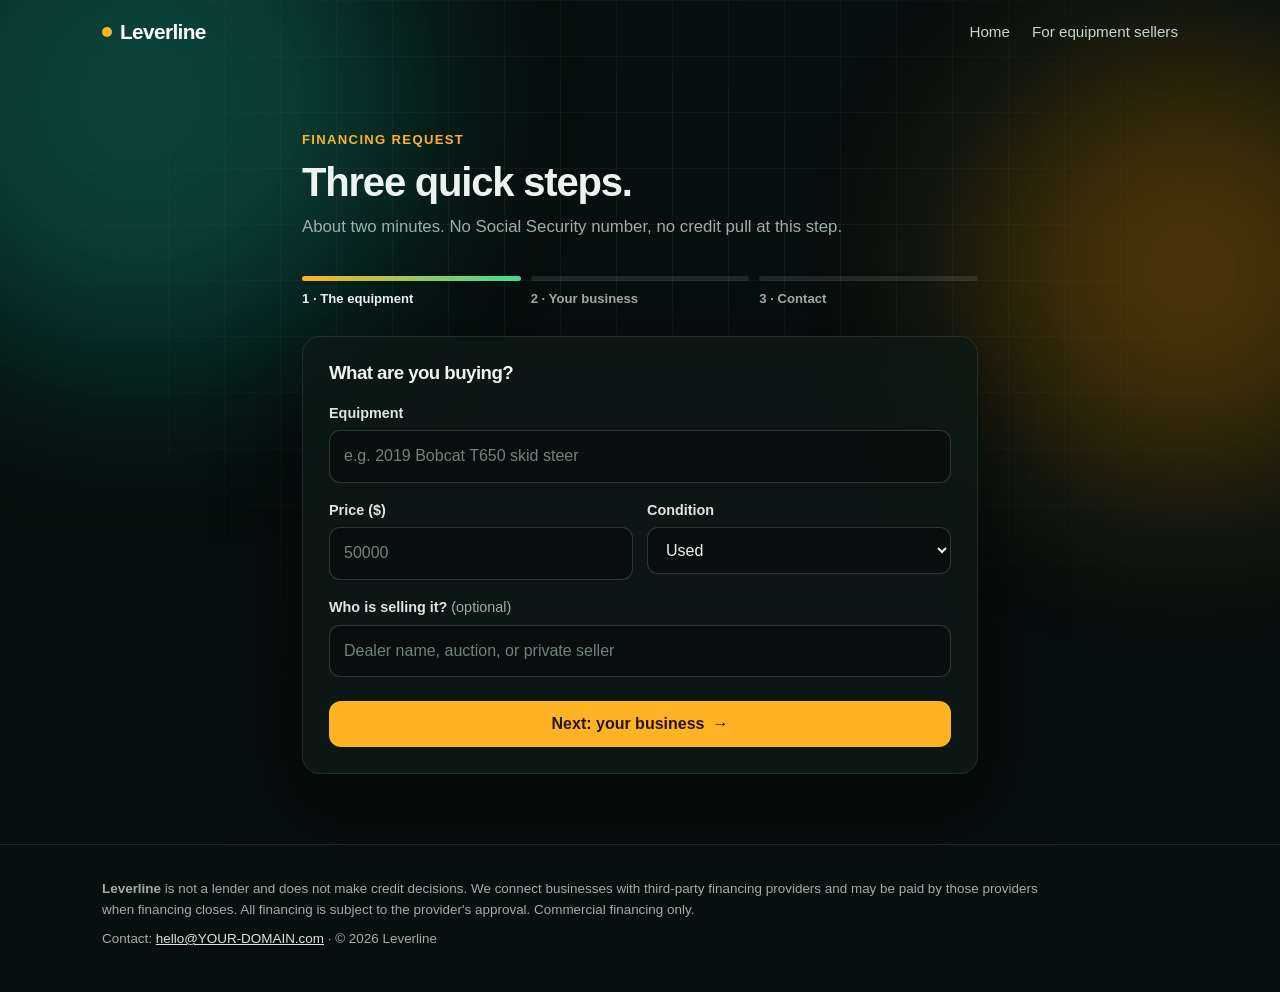
==== apply.html @ 59b67570 "Publish site" ====
<!DOCTYPE html>
<html lang="en">
<head>
<meta charset="utf-8">
<meta name="viewport" content="width=device-width, initial-scale=1">
<title>Get Matched for Equipment Financing | Leverline</title>
<script>document.documentElement.classList.add("js")</script>
<link rel="stylesheet" href="styles.css">
</head>
<body>
<div id="scrollbar"></div>
<header class="nav scrolled">
  <div class="wrap">
    <a class="logo" href="index.html"><i></i><span data-brand>Leverline</span></a>
    <nav><a href="index.html">Home</a><a href="dealers.html">For equipment sellers</a></nav>
  </div>
</header>

<section class="hero page-top" style="padding-bottom:70px">
  <div class="blob a"></div><div class="blob b"></div>
  <div class="gridlines"></div>
  <div style="max-width:720px;margin:0 auto;padding:0 22px">
    <span class="kicker" data-reveal>Financing request</span>
    <h2 data-reveal>Three quick steps.</h2>
    <p class="sub" data-reveal>About two minutes. No Social Security number, no credit pull at this step.</p>

    <div class="notice" id="dealer-banner" hidden>Financing request for a purchase from <strong id="dealer-name" style="text-transform:capitalize"></strong>.</div>
    <div class="notice" id="demo-notice" hidden><strong>Demo mode.</strong> This site has no form endpoint configured yet, so submissions are saved only in this browser and are not sent anywhere.</div>

    <div class="steps-bar" data-reveal>
      <div>1 · The equipment</div><div>2 · Your business</div><div>3 · Contact</div>
    </div>

    <form class="card hero-card" data-lead-form="financing-request" data-reveal novalidate>
      <input type="hidden" name="dealer">
      <input type="hidden" name="term">

      <div class="step-panel">
        <h3>What are you buying?</h3>
        <label for="item">Equipment</label>
        <input type="text" id="item" name="item" placeholder="e.g. 2019 Bobcat T650 skid steer" required>
        <div class="err">Tell us what the equipment is.</div>

        <div class="row">
          <div>
            <label for="amount">Price ($)</label>
            <input type="number" id="amount" name="amount" min="1000" step="500" placeholder="50000" required>
            <div class="err">Enter the price (at least $1,000).</div>
          </div>
          <div>
            <label for="condition">Condition</label>
            <select id="condition" name="condition"><option>Used</option><option>New</option></select>
          </div>
        </div>

        <label for="seller">Who is selling it? <span class="optional">(optional)</span></label>
        <input type="text" id="seller" name="seller" placeholder="Dealer name, auction, or private seller">

        <div class="step-nav"><button type="button" class="btn" data-next>Next: your business <span class="arr">→</span></button></div>
      </div>

      <div class="step-panel">
        <h3>About your business</h3>
        <label for="business">Business name</label>
        <input type="text" id="business" name="business" required>
        <div class="err">Enter your business name.</div>

        <div class="row">
          <div>
            <label for="tib">Time in business</label>
            <select id="tib" name="timeInBusiness" required>
              <option value="">Select…</option><option>Not started yet</option><option>Under 1 year</option><option>1–2 years</option><option>2–5 years</option><option>5+ years</option>
            </select>
            <div class="err">Select one.</div>
          </div>
          <div>
            <label for="state">State</label>
            <select id="state" name="state" required>
              <option value="">Select…</option>
              <option>AL</option><option>AK</option><option>AZ</option><option>AR</option><option>CA</option><option>CO</option><option>CT</option><option>DE</option><option>DC</option><option>FL</option><option>GA</option><option>HI</option><option>ID</option><option>IL</option><option>IN</option><option>IA</option><option>KS</option><option>KY</option><option>LA</option><option>ME</option><option>MD</option><option>MA</option><option>MI</option><option>MN</option><option>MS</option><option>MO</option><option>MT</option><option>NE</option><option>NV</option><option>NH</option><option>NJ</option><option>NM</option><option>NY</option><option>NC</option><option>ND</option><option>OH</option><option>OK</option><option>OR</option><option>PA</option><option>RI</option><option>SC</option><option>SD</option><option>TN</option><option>TX</option><option>UT</option><option>VT</option><option>VA</option><option>WA</option><option>WV</option><option>WI</option><option>WY</option>
            </select>
            <div class="err">Select your state.</div>
          </div>
        </div>

        <label for="credit">Owner's credit (your best guess)</label>
        <select id="credit" name="creditEstimate" required>
          <option value="">Select…</option><option>Excellent (720+)</option><option>Good (660–719)</option><option>Fair (600–659)</option><option>Challenged (under 600)</option><option>Not sure</option>
        </select>
        <div class="err">Select one.</div>

        <div class="step-nav">
          <button type="button" class="btn ghost" data-back>← Back</button>
          <button type="button" class="btn" data-next>Next: contact <span class="arr">→</span></button>
        </div>
      </div>

      <div class="step-panel">
        <h3>How do we reach you?</h3>
        <label for="name">Your name</label>
        <input type="text" id="name" name="name" autocomplete="name" required>
        <div class="err">Enter your name.</div>
        <div class="row">
          <div>
            <label for="email">Email</label>
            <input type="email" id="email" name="email" autocomplete="email" required>
            <div class="err">Enter a valid email.</div>
          </div>
          <div>
            <label for="phone">Phone</label>
            <input type="tel" id="phone" name="phone" autocomplete="tel" required>
            <div class="err">Enter a 10-digit phone number.</div>
          </div>
        </div>

        <label class="check" style="margin-top:20px">
          <input type="checkbox" name="consent" required>
          <span>I agree that <span data-brand>Leverline</span> may share this request with third-party financing providers and that <span data-brand>Leverline</span> and those providers may contact me by phone, text, or email about it. I understand <span data-brand>Leverline</span> is not a lender and may be paid by the provider if financing closes. Consent is not a condition of any purchase.</span>
        </label>
        <div class="err">Please check the box to continue.</div>

        <div class="notice" id="send-fail" hidden>We could not send your request. Please try again, or email us at <a data-email href="#"></a>.</div>
        <div class="step-nav">
          <button type="button" class="btn ghost" data-back>← Back</button>
          <button type="submit" class="btn">Send my request</button>
        </div>
      </div>
    </form>

    <div class="card success" id="success" hidden>
      <svg class="checkmark" viewBox="0 0 84 84"><circle cx="42" cy="42" r="38"/><path d="M26 43l11 11 21-23"/></svg>
      <h3>Request received</h3>
      <p>Thanks. We will review your request and be in touch within one business day with next steps. Keep an eye on your phone and email.</p>
      <p><a href="index.html">Back to home</a></p>
    </div>
  </div>
</section>

<footer>
  <div class="wrap">
    <p><strong data-brand>Leverline</strong> is not a lender and does not make credit decisions. We connect businesses with third-party financing providers and may be paid by those providers when financing closes. All financing is subject to the provider's approval. Commercial financing only.</p>
    <p>Contact: <a data-email href="#"></a> · © <span data-year></span> <span data-brand>Leverline</span></p>
  </div>
</footer>
<script src="config.js"></script>
<script src="app.js"></script>
</body>
</html>
---- styles.css ----
:root {
  color-scheme: dark;
  --bg: #06100e;
  --panel: #0c1a17;
  --panel-2: #10231f;
  --line: rgba(255, 255, 255, 0.09);
  --ink: #ecf4f1;
  --muted: #9bb0a9;
  --accent: #ffb224;
  --accent-ink: #251700;
  --mint: #3ddc97;
  --danger: #ff7a6b;
  --radius: 18px;
  --ease: cubic-bezier(0.2, 0.8, 0.2, 1);
}
* { box-sizing: border-box; }
[hidden] { display: none !important; }
html { scroll-behavior: smooth; }
body {
  margin: 0;
  font-family: -apple-system, BlinkMacSystemFont, "Segoe UI", Roboto, Helvetica, Arial, sans-serif;
  color: var(--ink);
  background: var(--bg);
  line-height: 1.55;
  overflow-x: hidden;
}
a { color: var(--accent); }
h1, h2, h3 { letter-spacing: -0.03em; line-height: 1.1; }
.wrap { max-width: 1120px; margin: 0 auto; padding: 0 22px; }

/* ---------- Scroll progress + nav ---------- */
#scrollbar { position: fixed; top: 0; left: 0; height: 3px; width: 0; background: linear-gradient(90deg, var(--accent), var(--mint)); z-index: 60; }
header.nav { position: fixed; top: 0; left: 0; right: 0; z-index: 50; transition: background 0.3s, backdrop-filter 0.3s, border-color 0.3s; border-bottom: 1px solid transparent; }
header.nav.scrolled { background: rgba(6, 16, 14, 0.78); backdrop-filter: blur(14px); -webkit-backdrop-filter: blur(14px); border-color: var(--line); }
header.nav .wrap { display: flex; align-items: center; justify-content: space-between; padding-top: 16px; padding-bottom: 16px; gap: 16px; flex-wrap: wrap; }
.logo { font-weight: 800; font-size: 1.3rem; letter-spacing: -0.03em; color: #fff; text-decoration: none; display: inline-flex; align-items: center; gap: 8px; }
.logo i { width: 10px; height: 10px; border-radius: 50%; background: var(--accent); box-shadow: 0 0 0 0 rgba(255, 178, 36, 0.7); animation: pulse 2.2s infinite; }
nav a { color: #c5d5cf; text-decoration: none; margin-left: 22px; font-size: 0.95rem; position: relative; transition: color 0.2s; }
nav a:not(.pill)::after { content: ""; position: absolute; left: 0; right: 0; bottom: -5px; height: 2px; background: var(--accent); transform: scaleX(0); transform-origin: left; transition: transform 0.3s var(--ease); }
nav a:hover { color: #fff; }
nav a:hover::after { transform: scaleX(1); }
nav a.pill { background: var(--accent); color: var(--accent-ink); padding: 9px 16px; border-radius: 999px; font-weight: 700; transition: transform 0.2s var(--ease), box-shadow 0.2s; }
nav a.pill:hover { transform: translateY(-2px); box-shadow: 0 8px 24px rgba(255, 178, 36, 0.35); }

/* ---------- Hero ---------- */
.hero { position: relative; padding: 140px 0 90px; overflow: hidden; isolation: isolate; }
.hero .wrap { display: grid; grid-template-columns: 1.1fr 0.9fr; gap: 48px; align-items: center; }
.blob { position: absolute; border-radius: 50%; filter: blur(90px); opacity: 0.55; z-index: -2; will-change: transform; }
.blob.a { width: 520px; height: 520px; background: #0f6b5c; top: -160px; left: -120px; animation: drift1 18s ease-in-out infinite alternate; }
.blob.b { width: 420px; height: 420px; background: #b06a00; top: 60px; right: -120px; opacity: 0.4; animation: drift2 22s ease-in-out infinite alternate; }
.blob.c { width: 360px; height: 360px; background: #1c8f6a; bottom: -180px; left: 40%; opacity: 0.35; animation: drift3 26s ease-in-out infinite alternate; }
.gridlines { position: absolute; inset: 0; z-index: -1; background-image: linear-gradient(rgba(255,255,255,0.045) 1px, transparent 1px), linear-gradient(90deg, rgba(255,255,255,0.045) 1px, transparent 1px); background-size: 56px 56px; -webkit-mask-image: radial-gradient(ellipse at 50% 30%, #000 20%, transparent 75%); mask-image: radial-gradient(ellipse at 50% 30%, #000 20%, transparent 75%); animation: gridmove 24s linear infinite; }

.eyebrow { display: inline-flex; align-items: center; gap: 9px; font-size: 0.82rem; font-weight: 650; letter-spacing: 0.04em; text-transform: uppercase; color: #d6e5df; border: 1px solid var(--line); background: rgba(255,255,255,0.04); padding: 7px 13px; border-radius: 999px; margin-bottom: 22px; }
.eyebrow i { width: 8px; height: 8px; border-radius: 50%; background: var(--mint); animation: pulse-mint 2s infinite; }
.hero h1 { font-size: clamp(2.3rem, 5.4vw, 4rem); margin: 0 0 20px; font-weight: 800; }
.rotator { display: block; color: var(--accent); min-height: 1.15em; }
.rotator span { display: inline-block; }
.rotator .out { animation: wordOut 0.35s var(--ease) forwards; }
.rotator .in { animation: wordIn 0.45s var(--ease) forwards; }
.hero p.lead { font-size: 1.14rem; color: var(--muted); margin: 0 0 28px; max-width: 33em; }
.cta-row { display: flex; gap: 12px; flex-wrap: wrap; margin-bottom: 26px; }
.ticks { list-style: none; padding: 0; margin: 0; display: flex; flex-wrap: wrap; gap: 8px 20px; font-size: 0.93rem; color: #c9d9d3; }
.ticks li::before { content: "✓"; color: var(--mint); font-weight: 800; margin-right: 7px; }

/* ---------- Buttons ---------- */
.btn { position: relative; overflow: hidden; display: inline-flex; align-items: center; justify-content: center; gap: 8px; background: var(--accent); color: var(--accent-ink); font-weight: 800; padding: 14px 24px; border-radius: 12px; text-decoration: none; border: 0; font-size: 1rem; font-family: inherit; cursor: pointer; transition: transform 0.2s var(--ease), box-shadow 0.25s; }
.btn::before { content: ""; position: absolute; top: 0; bottom: 0; left: -80%; width: 50%; background: linear-gradient(100deg, transparent, rgba(255,255,255,0.55), transparent); transform: skewX(-20deg); }
.btn:hover { transform: translateY(-3px); box-shadow: 0 12px 30px rgba(255, 178, 36, 0.35); }
.btn:hover::before { animation: shine 0.7s; }
.btn .arr { transition: transform 0.25s var(--ease); }
.btn:hover .arr { transform: translateX(5px); }
.btn.ghost { background: rgba(255,255,255,0.05); color: #fff; border: 1px solid rgba(255,255,255,0.22); }
.btn.ghost:hover { box-shadow: 0 12px 30px rgba(0,0,0,0.4); border-color: rgba(255,255,255,0.5); }
.btn.dark { background: var(--mint); color: #022416; }
.btn.dark:hover { box-shadow: 0 12px 30px rgba(61, 220, 151, 0.3); }
.btn.block { display: flex; width: 100%; }
.btn:disabled { opacity: 0.6; cursor: wait; transform: none; }

/* ---------- Cards ---------- */
.card { position: relative; background: linear-gradient(180deg, rgba(255,255,255,0.055), rgba(255,255,255,0.02)); border: 1px solid var(--line); border-radius: var(--radius); padding: 26px; transition: transform 0.35s var(--ease), border-color 0.3s, box-shadow 0.35s; }
.card h2, .card h3 { margin-top: 0; }
.card p { color: var(--muted); }
.glow { overflow: hidden; }
.glow::before { content: ""; position: absolute; inset: 0; background: radial-gradient(380px circle at var(--mx, 50%) var(--my, 50%), rgba(255, 178, 36, 0.16), transparent 45%); opacity: 0; transition: opacity 0.3s; pointer-events: none; }
.glow:hover::before { opacity: 1; }
.lift:hover { transform: translateY(-6px); border-color: rgba(255, 178, 36, 0.4); box-shadow: 0 20px 50px rgba(0,0,0,0.45); }

.hero-card-wrap { position: relative; }
.hero-card { background: rgba(12, 26, 23, 0.78); backdrop-filter: blur(16px); -webkit-backdrop-filter: blur(16px); box-shadow: 0 30px 80px rgba(0,0,0,0.5); }
.hero-card-wrap::before { content: ""; position: absolute; inset: -1px; border-radius: calc(var(--radius) + 1px); padding: 1px; background: conic-gradient(from var(--angle, 0deg), transparent 0 70%, var(--accent) 85%, var(--mint) 95%, transparent 100%); -webkit-mask: linear-gradient(#000 0 0) content-box, linear-gradient(#000 0 0); -webkit-mask-composite: xor; mask-composite: exclude; animation: spin 6s linear infinite; pointer-events: none; z-index: 2; }
@property --angle { syntax: "<angle>"; initial-value: 0deg; inherits: false; }
.badge { position: absolute; z-index: 3; background: #13302a; border: 1px solid rgba(61,220,151,0.35); color: #d9f7ea; font-size: 0.8rem; font-weight: 650; padding: 8px 12px; border-radius: 999px; box-shadow: 0 10px 30px rgba(0,0,0,0.4); white-space: nowrap; }
.badge.one { top: -16px; right: -10px; animation: float 5s ease-in-out infinite; }
.badge.two { bottom: -16px; left: -14px; animation: float 6s ease-in-out infinite 1s; border-color: rgba(255,178,36,0.4); }

/* ---------- Sections ---------- */
section { padding: 84px 0; position: relative; }
section h2 { font-size: clamp(1.7rem, 3.4vw, 2.5rem); margin: 0 0 10px; font-weight: 800; }
section p.sub { color: var(--muted); margin: 0 0 36px; max-width: 46em; font-size: 1.05rem; }
.kicker { color: var(--accent); font-weight: 700; font-size: 0.82rem; letter-spacing: 0.1em; text-transform: uppercase; margin-bottom: 10px; display: block; }
.grid3 { display: grid; grid-template-columns: repeat(3, 1fr); gap: 18px; }
.grid2 { display: grid; grid-template-columns: repeat(2, 1fr); gap: 18px; }
.alt { background: linear-gradient(180deg, transparent, var(--panel) 20%, var(--panel) 80%, transparent); }
.step-num { font-size: 2.6rem; font-weight: 800; line-height: 1; margin-bottom: 14px; color: transparent; -webkit-text-stroke: 1.5px var(--accent); transition: color 0.3s; }
.card:hover .step-num { color: var(--accent); }

/* ---------- Scroll reveal ---------- */
.js [data-reveal] { opacity: 0; transform: translateY(28px); transition: opacity 0.7s var(--ease), transform 0.7s var(--ease); }
.js [data-reveal="left"] { transform: translateX(-36px); }
.js [data-reveal="right"] { transform: translateX(36px); }
.js [data-reveal="zoom"] { transform: scale(0.92); }
.js [data-reveal].in { opacity: 1; transform: none; }

/* ---------- Deal flow diagram ---------- */
.flow { display: flex; align-items: flex-start; margin-bottom: 40px; }
.flow .link { margin-top: 32px; }
.rotator.tall { min-height: 2.3em; }
.node { flex: 0 0 auto; width: 150px; text-align: center; }
.node .ico { width: 64px; height: 64px; margin: 0 auto 10px; border-radius: 18px; display: grid; place-items: center; font-size: 1.7rem; background: var(--panel-2); border: 1px solid var(--line); animation: nodePulse 4s ease-in-out infinite; }
.node:nth-child(3) .ico { animation-delay: 1s; border-color: rgba(255,178,36,0.5); background: #2a2108; }
.node:nth-child(5) .ico { animation-delay: 2s; }
.node:nth-child(7) .ico { animation-delay: 3s; }
.node strong { display: block; font-size: 0.98rem; }
.node small { color: var(--muted); font-size: 0.82rem; }
.link { flex: 1; height: 2px; position: relative; background: repeating-linear-gradient(90deg, rgba(255,255,255,0.22) 0 6px, transparent 6px 12px); margin-bottom: 44px; }
.link::after { content: ""; position: absolute; top: -4px; left: 0; width: 10px; height: 10px; border-radius: 50%; background: var(--accent); box-shadow: 0 0 14px 3px rgba(255,178,36,0.7); animation: travel 4s linear infinite; opacity: 0; }
.link:nth-child(4)::after { animation-delay: 1s; }
.link:nth-child(6)::after { animation-delay: 2s; background: var(--mint); box-shadow: 0 0 14px 3px rgba(61,220,151,0.7); }

/* ---------- Marquee ---------- */
.marquee { overflow: hidden; -webkit-mask-image: linear-gradient(90deg, transparent, #000 10%, #000 90%, transparent); mask-image: linear-gradient(90deg, transparent, #000 10%, #000 90%, transparent); margin-bottom: 14px; }
.marquee .track { display: flex; gap: 14px; width: max-content; animation: marquee 38s linear infinite; }
.marquee.rev .track { animation-direction: reverse; animation-duration: 46s; }
.marquee:hover .track { animation-play-state: paused; }
.chip { background: rgba(255,255,255,0.04); border: 1px solid var(--line); padding: 11px 20px; border-radius: 999px; font-size: 1rem; white-space: nowrap; transition: background 0.2s, border-color 0.2s, color 0.2s; }
.chip:hover { background: var(--accent); color: var(--accent-ink); border-color: var(--accent); }
.chip b { margin-right: 8px; font-weight: 400; }

/* ---------- Estimator ---------- */
label { display: block; font-weight: 650; font-size: 0.9rem; margin: 16px 0 6px; color: #dbe8e3; }
.amount-line { display: flex; justify-content: space-between; align-items: baseline; }
.amount-line strong { font-size: 1.5rem; font-variant-numeric: tabular-nums; }
input[type=range] { -webkit-appearance: none; appearance: none; width: 100%; height: 8px; border-radius: 99px; background: linear-gradient(90deg, var(--accent) var(--fill, 10%), rgba(255,255,255,0.12) var(--fill, 10%)); outline: none; margin: 10px 0 4px; }
input[type=range]::-webkit-slider-thumb { -webkit-appearance: none; width: 24px; height: 24px; border-radius: 50%; background: #fff; border: 4px solid var(--accent); cursor: grab; box-shadow: 0 0 0 0 rgba(255,178,36,0.5); transition: box-shadow 0.2s, transform 0.2s; }
input[type=range]::-webkit-slider-thumb:hover { box-shadow: 0 0 0 8px rgba(255,178,36,0.2); transform: scale(1.1); }
input[type=range]::-moz-range-thumb { width: 18px; height: 18px; border-radius: 50%; background: #fff; border: 4px solid var(--accent); cursor: grab; }
.seg { display: flex; gap: 6px; }
.seg button { flex: 1; padding: 10px 0; border: 1px solid var(--line); background: rgba(255,255,255,0.04); color: var(--ink); border-radius: 10px; font: inherit; cursor: pointer; transition: all 0.25s var(--ease); }
.seg button:hover { border-color: rgba(255,178,36,0.5); }
.seg button.on { background: var(--accent); border-color: var(--accent); color: var(--accent-ink); font-weight: 800; transform: scale(1.04); }
.est-out { background: rgba(61,220,151,0.07); border: 1px solid rgba(61,220,151,0.25); border-radius: 14px; padding: 18px; margin: 20px 0; text-align: center; }
.est-out .big { font-size: 2.1rem; font-weight: 800; color: var(--mint); letter-spacing: -0.03em; font-variant-numeric: tabular-nums; }
.est-out small { color: var(--muted); display: block; }
.est-out.bump .big { animation: bump 0.35s var(--ease); }

/* ---------- Forms ---------- */
input[type=text], input[type=email], input[type=tel], input[type=number], select, textarea {
  width: 100%; padding: 13px 14px; border: 1px solid rgba(255,255,255,0.16); border-radius: 11px; font: inherit; background: rgba(0,0,0,0.3); color: var(--ink); transition: border-color 0.2s, box-shadow 0.2s, background 0.2s;
}
input::placeholder { color: #6f837d; }
input:focus, select:focus, textarea:focus { outline: none; border-color: var(--accent); box-shadow: 0 0 0 4px rgba(255,178,36,0.18); background: rgba(0,0,0,0.45); }
.row { display: grid; grid-template-columns: 1fr 1fr; gap: 14px; }
.check { display: flex; gap: 10px; align-items: flex-start; font-weight: 400; font-size: 0.86rem; color: var(--muted); }
.check input { margin-top: 4px; accent-color: var(--accent); width: 17px; height: 17px; flex: none; }
.err { color: var(--danger); font-size: 0.85rem; margin-top: 5px; display: none; }
.invalid { border-color: var(--danger) !important; animation: shake 0.35s; }
.invalid + .err { display: block; }
.optional { font-weight: 400; color: var(--muted); }

.steps-bar { display: flex; gap: 10px; margin-bottom: 26px; }
.steps-bar div { flex: 1; font-size: 0.82rem; color: var(--muted); font-weight: 650; }
.steps-bar div::before { content: ""; display: block; height: 5px; border-radius: 99px; background: rgba(255,255,255,0.1); margin-bottom: 8px; background-image: linear-gradient(90deg, var(--accent), var(--mint)); background-repeat: no-repeat; background-size: 0% 100%; transition: background-size 0.6s var(--ease); }
.steps-bar div.done::before, .steps-bar div.on::before { background-size: 100% 100%; }
.steps-bar div.on { color: var(--ink); }
.step-panel { display: none; }
.step-panel.active { display: block; animation: slideIn 0.45s var(--ease); }
.step-panel.active.back { animation-name: slideInBack; }
.step-nav { display: flex; gap: 12px; margin-top: 24px; }
.step-nav .btn { flex: 1; }
.step-nav .btn.ghost { flex: 0 0 auto; }

.notice { background: rgba(255,178,36,0.09); border: 1px solid rgba(255,178,36,0.35); color: #ffe2a8; border-radius: 12px; padding: 12px 14px; font-size: 0.9rem; margin: 14px 0; }
.success { text-align: center; padding: 44px 26px; animation: slideIn 0.5s var(--ease); }
.success h3 { font-size: 1.6rem; }
.checkmark { width: 84px; height: 84px; margin: 0 auto 18px; }
.checkmark circle { stroke: var(--mint); stroke-width: 3; fill: none; stroke-dasharray: 240; stroke-dashoffset: 240; animation: draw 0.7s var(--ease) forwards; }
.checkmark path { stroke: var(--mint); stroke-width: 4; fill: none; stroke-linecap: round; stroke-linejoin: round; stroke-dasharray: 60; stroke-dashoffset: 60; animation: draw 0.4s var(--ease) 0.6s forwards; }

pre.snippet { background: #020807; border: 1px solid var(--line); color: #b9f5d8; padding: 16px; border-radius: 12px; overflow-x: auto; font-size: 0.84rem; white-space: pre-wrap; word-break: break-all; min-height: 96px; }

/* ---------- Dealer quote mock ---------- */
.quote { font-family: inherit; }
.quote .tag { font-size: 0.75rem; text-transform: uppercase; letter-spacing: 0.1em; color: var(--muted); }
.quote h3 { margin: 6px 0 4px; font-size: 1.25rem; }
.quote .meta { color: var(--muted); font-size: 0.9rem; margin-bottom: 18px; }
.flip { position: relative; height: 74px; margin-bottom: 16px; }
.flip > div { position: absolute; inset: 0; display: flex; flex-direction: column; justify-content: center; }
.flip .cash { animation: flipA 6s var(--ease) infinite; }
.flip .monthly { animation: flipB 6s var(--ease) infinite; }
.flip .n { font-size: 2.4rem; font-weight: 800; letter-spacing: -0.03em; line-height: 1; }
.flip .cash .n { color: #8fa39c; }
.flip .monthly .n { color: var(--mint); }
.flip small { color: var(--muted); }
.mood { display: flex; align-items: center; gap: 10px; font-size: 0.92rem; color: var(--muted); border-top: 1px solid var(--line); padding-top: 14px; margin-top: 16px; }
.mood .bar { flex: 1; height: 8px; border-radius: 99px; background: rgba(255,255,255,0.1); overflow: hidden; }
.mood .bar i { display: block; height: 100%; border-radius: 99px; background: linear-gradient(90deg, var(--accent), var(--mint)); animation: moodBar 6s var(--ease) infinite; }
.pulse-btn { animation: btnPulse 2.4s infinite; }

/* ---------- FAQ ---------- */
details { border: 1px solid var(--line); background: rgba(255,255,255,0.03); border-radius: 14px; padding: 0 20px; margin-bottom: 10px; transition: border-color 0.3s, background 0.3s; }
details[open] { border-color: rgba(255,178,36,0.4); background: rgba(255,178,36,0.04); }
details summary { font-weight: 700; cursor: pointer; list-style: none; padding: 18px 0; display: flex; justify-content: space-between; align-items: center; gap: 16px; }
details summary::-webkit-details-marker { display: none; }
details summary::after { content: "+"; font-size: 1.5rem; color: var(--accent); line-height: 1; transition: transform 0.3s var(--ease); }
details[open] summary::after { transform: rotate(45deg); }
details p { color: var(--muted); margin: 0; padding-bottom: 18px; animation: slideIn 0.35s var(--ease); }

/* ---------- CTA band ---------- */
.band { position: relative; border-radius: 26px; padding: 56px 32px; text-align: center; overflow: hidden; border: 1px solid var(--line); background: linear-gradient(120deg, #0f3d35, #2c2206, #0f3d35); background-size: 300% 300%; animation: bandShift 12s ease infinite; }
.band h2 { margin-bottom: 12px; }
.band p { color: #d5e3de; margin: 0 auto 26px; max-width: 34em; }

footer { border-top: 1px solid var(--line); color: var(--muted); padding: 34px 0; font-size: 0.84rem; }
footer a { color: #d6e4de; }
footer p { margin: 0 0 8px; max-width: 72em; }
.page-top { padding-top: 130px; }

/* ---------- Keyframes ---------- */
@keyframes pulse { 0% { box-shadow: 0 0 0 0 rgba(255,178,36,0.7); } 70% { box-shadow: 0 0 0 10px rgba(255,178,36,0); } 100% { box-shadow: 0 0 0 0 rgba(255,178,36,0); } }
@keyframes pulse-mint { 0% { box-shadow: 0 0 0 0 rgba(61,220,151,0.7); } 70% { box-shadow: 0 0 0 9px rgba(61,220,151,0); } 100% { box-shadow: 0 0 0 0 rgba(61,220,151,0); } }
@keyframes btnPulse { 0% { box-shadow: 0 0 0 0 rgba(255,178,36,0.6); } 70% { box-shadow: 0 0 0 16px rgba(255,178,36,0); } 100% { box-shadow: 0 0 0 0 rgba(255,178,36,0); } }
@keyframes drift1 { to { transform: translate(140px, 90px) scale(1.15); } }
@keyframes drift2 { to { transform: translate(-160px, 120px) scale(0.9); } }
@keyframes drift3 { to { transform: translate(-120px, -110px) scale(1.2); } }
@keyframes gridmove { to { background-position: 56px 56px; } }
@keyframes wordOut { to { opacity: 0; transform: translateY(-0.5em) rotateX(60deg); filter: blur(6px); } }
@keyframes wordIn { from { opacity: 0; transform: translateY(0.5em) rotateX(-60deg); filter: blur(6px); } to { opacity: 1; transform: none; filter: none; } }
@keyframes shine { to { left: 130%; } }
@keyframes spin { to { --angle: 360deg; } }
@keyframes float { 0%, 100% { transform: translateY(0); } 50% { transform: translateY(-10px); } }
@keyframes nodePulse { 0%, 20%, 100% { transform: scale(1); box-shadow: 0 0 0 0 rgba(255,178,36,0); } 8% { transform: scale(1.1); box-shadow: 0 0 0 10px rgba(255,178,36,0.14); } }
@keyframes travel { 0% { left: 0; opacity: 0; } 3% { opacity: 1; } 22% { left: calc(100% - 10px); opacity: 1; } 25%, 100% { left: calc(100% - 10px); opacity: 0; } }
@keyframes travelV { 0% { top: 0; opacity: 0; } 3% { opacity: 1; } 22% { top: calc(100% - 10px); opacity: 1; } 25%, 100% { top: calc(100% - 10px); opacity: 0; } }
@keyframes marquee { to { transform: translateX(calc(-50% - 7px)); } }
@keyframes bump { 0% { transform: scale(1); } 40% { transform: scale(1.06); } 100% { transform: scale(1); } }
@keyframes shake { 0%, 100% { transform: translateX(0); } 25% { transform: translateX(-6px); } 75% { transform: translateX(6px); } }
@keyframes slideIn { from { opacity: 0; transform: translateX(30px); } to { opacity: 1; transform: none; } }
@keyframes slideInBack { from { opacity: 0; transform: translateX(-30px); } to { opacity: 1; transform: none; } }
@keyframes draw { to { stroke-dashoffset: 0; } }
@keyframes flipA { 0%, 38% { opacity: 1; transform: none; } 46%, 92% { opacity: 0; transform: translateY(-18px); } 100% { opacity: 1; transform: none; } }
@keyframes flipB { 0%, 38% { opacity: 0; transform: translateY(18px); } 46%, 92% { opacity: 1; transform: none; } 100% { opacity: 0; transform: translateY(18px); } }
@keyframes moodBar { 0%, 38% { width: 22%; } 50%, 92% { width: 88%; } 100% { width: 22%; } }
@keyframes bandShift { 0%, 100% { background-position: 0% 50%; } 50% { background-position: 100% 50%; } }

/* ---------- Responsive ---------- */
@media (max-width: 860px) {
  .hero .wrap, .grid3, .grid2, .row { grid-template-columns: 1fr; }
  .hero { padding: 120px 0 60px; }
  nav a { margin-left: 14px; }
  nav a.hide-sm { display: none; }
  .flow { flex-direction: column; }
  .node { width: auto; }
  .flow { align-items: center; }
  .flow .link { flex: none; width: 2px; height: 44px; margin: 6px 0 12px; background: repeating-linear-gradient(180deg, rgba(255,255,255,0.22) 0 6px, transparent 6px 12px); }
  .link::after { left: -4px; top: 0; animation-name: travelV; }
  .badge.one { right: 8px; } .badge.two { left: 8px; }
  section { padding: 60px 0; }
}

@media (prefers-reduced-motion: reduce) {
  *, *::before, *::after { animation-duration: 0.01ms !important; animation-iteration-count: 1 !important; transition-duration: 0.01ms !important; scroll-behavior: auto !important; }
  .js [data-reveal] { opacity: 1; transform: none; }
  .flip .cash { display: none; }
  .flip .monthly { opacity: 1; }
  .link::after { display: none; }
}
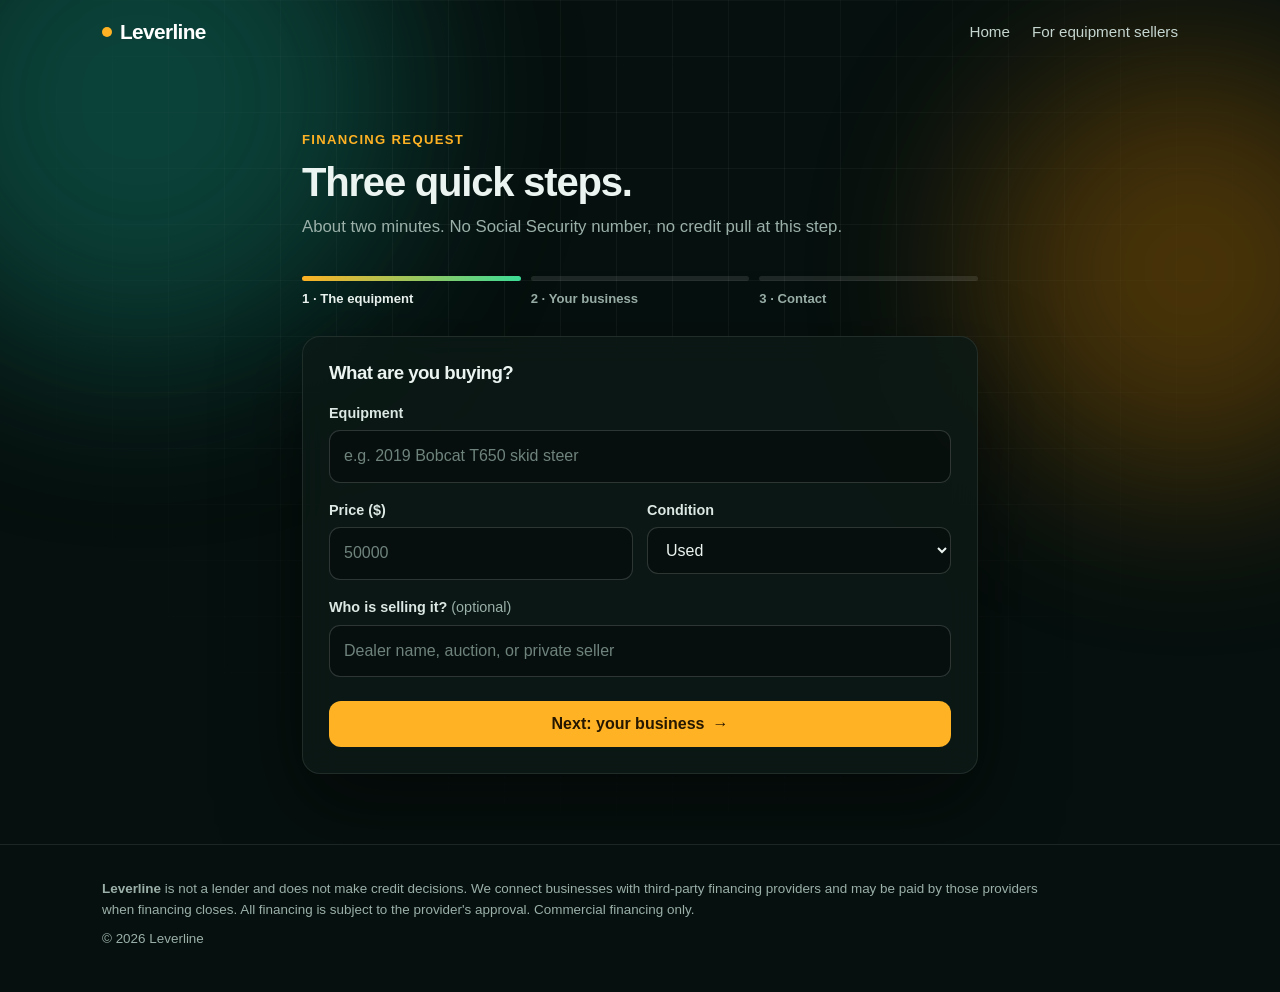
==== commit b7055b20: "Hide placeholder contact email until a real one is set Co-Authored-By: Claude Fable 5.2 <noreply@ant" ====
--- a/apply.html
+++ b/apply.html
@@ -119,7 +119,7 @@
         </label>
         <div class="err">Please check the box to continue.</div>
 
-        <div class="notice" id="send-fail" hidden>We could not send your request. Please try again, or email us at <a data-email href="#"></a>.</div>
+        <div class="notice" id="send-fail" hidden>We could not send your request. Please try again<span data-contact>, or email us at <a data-email href="#"></a></span>.</div>
         <div class="step-nav">
           <button type="button" class="btn ghost" data-back>← Back</button>
           <button type="submit" class="btn">Send my request</button>
@@ -139,7 +139,7 @@
 <footer>
   <div class="wrap">
     <p><strong data-brand>Leverline</strong> is not a lender and does not make credit decisions. We connect businesses with third-party financing providers and may be paid by those providers when financing closes. All financing is subject to the provider's approval. Commercial financing only.</p>
-    <p>Contact: <a data-email href="#"></a> · © <span data-year></span> <span data-brand>Leverline</span></p>
+    <p><span data-contact>Contact: <a data-email href="#"></a> · </span>© <span data-year></span> <span data-brand>Leverline</span></p>
   </div>
 </footer>
 <script src="config.js"></script>
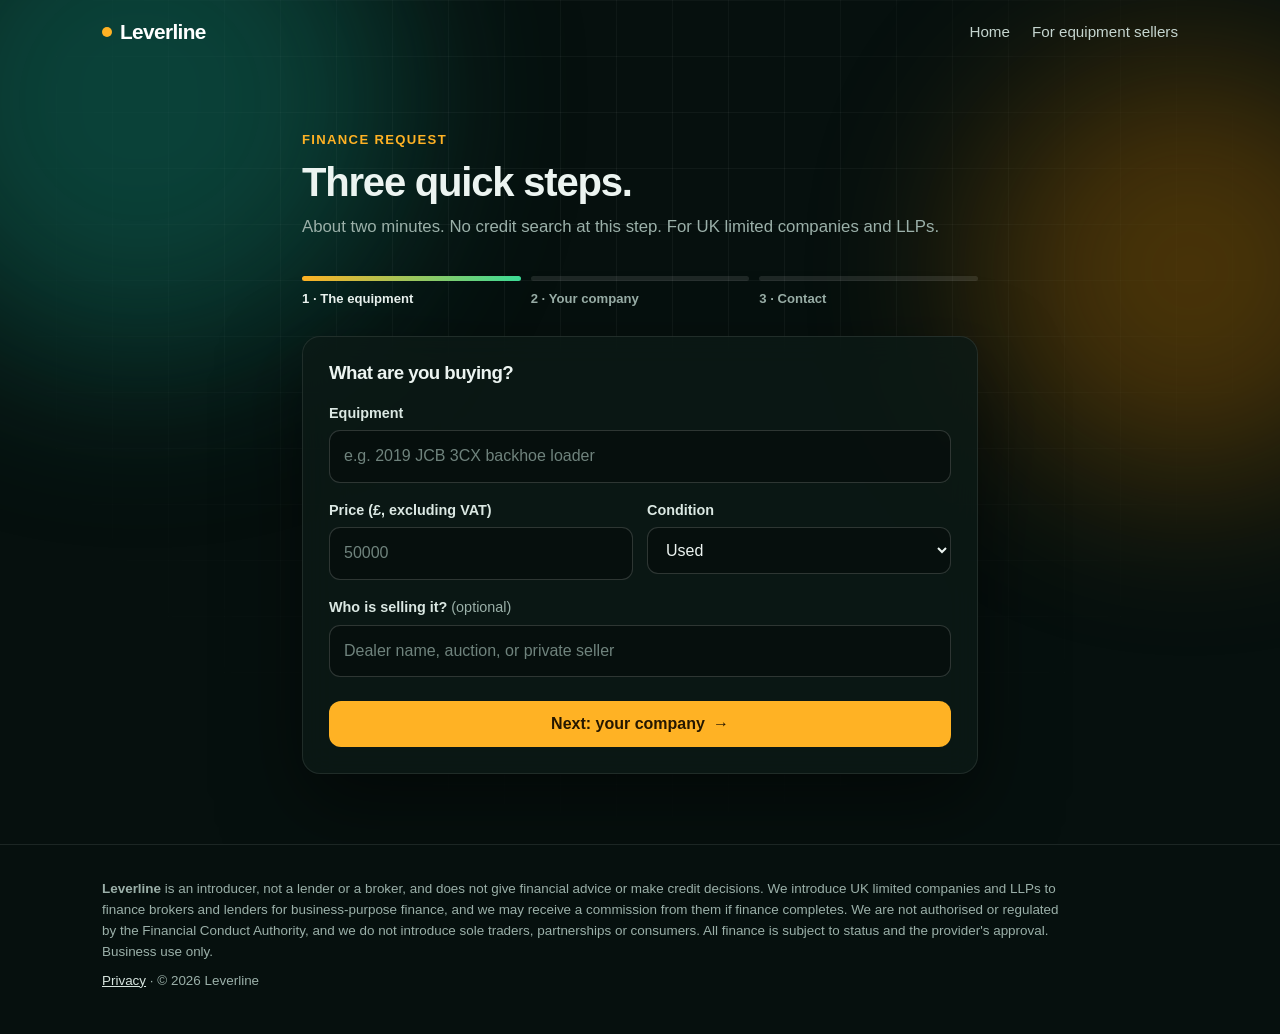
==== commit 794212da: "Convert site to the UK market Pounds, UK wording, limited companies and LLPs only, UK introducer dis" ====
--- a/apply.html
+++ b/apply.html
@@ -1,9 +1,9 @@
 <!DOCTYPE html>
-<html lang="en">
+<html lang="en-GB">
 <head>
 <meta charset="utf-8">
 <meta name="viewport" content="width=device-width, initial-scale=1">
-<title>Get Matched for Equipment Financing | Leverline</title>
+<title>Get Matched for Equipment Finance | Leverline</title>
 <script>document.documentElement.classList.add("js")</script>
 <link rel="stylesheet" href="styles.css">
 </head>
@@ -20,15 +20,15 @@
   <div class="blob a"></div><div class="blob b"></div>
   <div class="gridlines"></div>
   <div style="max-width:720px;margin:0 auto;padding:0 22px">
-    <span class="kicker" data-reveal>Financing request</span>
+    <span class="kicker" data-reveal>Finance request</span>
     <h2 data-reveal>Three quick steps.</h2>
-    <p class="sub" data-reveal>About two minutes. No Social Security number, no credit pull at this step.</p>
+    <p class="sub" data-reveal>About two minutes. No credit search at this step. For UK limited companies and LLPs.</p>
 
-    <div class="notice" id="dealer-banner" hidden>Financing request for a purchase from <strong id="dealer-name" style="text-transform:capitalize"></strong>.</div>
+    <div class="notice" id="dealer-banner" hidden>Finance request for a purchase from <strong id="dealer-name" style="text-transform:capitalize"></strong>.</div>
     <div class="notice" id="demo-notice" hidden><strong>Demo mode.</strong> This site has no form endpoint configured yet, so submissions are saved only in this browser and are not sent anywhere.</div>
 
     <div class="steps-bar" data-reveal>
-      <div>1 · The equipment</div><div>2 · Your business</div><div>3 · Contact</div>
+      <div>1 · The equipment</div><div>2 · Your company</div><div>3 · Contact</div>
     </div>
 
     <form class="card hero-card" data-lead-form="financing-request" data-reveal novalidate>
@@ -38,14 +38,14 @@
       <div class="step-panel">
         <h3>What are you buying?</h3>
         <label for="item">Equipment</label>
-        <input type="text" id="item" name="item" placeholder="e.g. 2019 Bobcat T650 skid steer" required>
+        <input type="text" id="item" name="item" placeholder="e.g. 2019 JCB 3CX backhoe loader" required>
         <div class="err">Tell us what the equipment is.</div>
 
         <div class="row">
           <div>
-            <label for="amount">Price ($)</label>
+            <label for="amount">Price (£, excluding VAT)</label>
             <input type="number" id="amount" name="amount" min="1000" step="500" placeholder="50000" required>
-            <div class="err">Enter the price (at least $1,000).</div>
+            <div class="err">Enter the price (at least £1,000).</div>
           </div>
           <div>
             <label for="condition">Condition</label>
@@ -56,36 +56,43 @@
         <label for="seller">Who is selling it? <span class="optional">(optional)</span></label>
         <input type="text" id="seller" name="seller" placeholder="Dealer name, auction, or private seller">
 
-        <div class="step-nav"><button type="button" class="btn" data-next>Next: your business <span class="arr">→</span></button></div>
+        <div class="step-nav"><button type="button" class="btn" data-next>Next: your company <span class="arr">→</span></button></div>
       </div>
 
       <div class="step-panel">
-        <h3>About your business</h3>
-        <label for="business">Business name</label>
+        <h3>About your company</h3>
+        <label for="btype">Business type</label>
+        <select id="btype" name="businessType" required data-ltd-only>
+          <option value="">Select…</option><option>Limited company</option><option>LLP</option><option>Sole trader</option><option>Partnership</option>
+        </select>
+        <div class="err">Select one.</div>
+        <div class="notice" id="ltd-only" hidden>Sorry, we can only help UK limited companies and LLPs. Finance for sole traders and partnerships is regulated differently, so please speak to an FCA-authorised finance broker.</div>
+
+        <label for="business">Registered company name</label>
         <input type="text" id="business" name="business" required>
-        <div class="err">Enter your business name.</div>
+        <div class="err">Enter your company name.</div>
 
         <div class="row">
           <div>
-            <label for="tib">Time in business</label>
+            <label for="tib">Time trading</label>
             <select id="tib" name="timeInBusiness" required>
               <option value="">Select…</option><option>Not started yet</option><option>Under 1 year</option><option>1–2 years</option><option>2–5 years</option><option>5+ years</option>
             </select>
             <div class="err">Select one.</div>
           </div>
           <div>
-            <label for="state">State</label>
+            <label for="state">Where is the company based?</label>
             <select id="state" name="state" required>
               <option value="">Select…</option>
-              <option>AL</option><option>AK</option><option>AZ</option><option>AR</option><option>CA</option><option>CO</option><option>CT</option><option>DE</option><option>DC</option><option>FL</option><option>GA</option><option>HI</option><option>ID</option><option>IL</option><option>IN</option><option>IA</option><option>KS</option><option>KY</option><option>LA</option><option>ME</option><option>MD</option><option>MA</option><option>MI</option><option>MN</option><option>MS</option><option>MO</option><option>MT</option><option>NE</option><option>NV</option><option>NH</option><option>NJ</option><option>NM</option><option>NY</option><option>NC</option><option>ND</option><option>OH</option><option>OK</option><option>OR</option><option>PA</option><option>RI</option><option>SC</option><option>SD</option><option>TN</option><option>TX</option><option>UT</option><option>VT</option><option>VA</option><option>WA</option><option>WV</option><option>WI</option><option>WY</option>
+              <option>London</option><option>South East</option><option>South West</option><option>East of England</option><option>East Midlands</option><option>West Midlands</option><option>Yorkshire and the Humber</option><option>North West</option><option>North East</option><option>Wales</option><option>Scotland</option><option>Northern Ireland</option>
             </select>
-            <div class="err">Select your state.</div>
+            <div class="err">Select a region.</div>
           </div>
         </div>
 
-        <label for="credit">Owner's credit (your best guess)</label>
+        <label for="credit">Credit history of the company and its directors (best guess)</label>
         <select id="credit" name="creditEstimate" required>
-          <option value="">Select…</option><option>Excellent (720+)</option><option>Good (660–719)</option><option>Fair (600–659)</option><option>Challenged (under 600)</option><option>Not sure</option>
+          <option value="">Select…</option><option>Clean</option><option>Mostly good, a few late payments</option><option>Some CCJs or defaults</option><option>Not sure</option>
         </select>
         <div class="err">Select one.</div>
 
@@ -109,13 +116,13 @@
           <div>
             <label for="phone">Phone</label>
             <input type="tel" id="phone" name="phone" autocomplete="tel" required>
-            <div class="err">Enter a 10-digit phone number.</div>
+            <div class="err">Enter a valid UK phone number.</div>
           </div>
         </div>
 
         <label class="check" style="margin-top:20px">
           <input type="checkbox" name="consent" required>
-          <span>I agree that <span data-brand>Leverline</span> may share this request with third-party financing providers and that <span data-brand>Leverline</span> and those providers may contact me by phone, text, or email about it. I understand <span data-brand>Leverline</span> is not a lender and may be paid by the provider if financing closes. Consent is not a condition of any purchase.</span>
+          <span>I agree that <span data-brand>Leverline</span> may pass this request to finance brokers and lenders, and that <span data-brand>Leverline</span> and those firms may contact me by phone, text or email about it. I confirm I am applying on behalf of a UK limited company or LLP for business use. I understand <span data-brand>Leverline</span> is an introducer, not a lender, and may receive a commission if finance completes. See our <a href="privacy.html" target="_blank" rel="noopener">privacy notice</a>.</span>
         </label>
         <div class="err">Please check the box to continue.</div>
 
@@ -138,8 +145,8 @@
 
 <footer>
   <div class="wrap">
-    <p><strong data-brand>Leverline</strong> is not a lender and does not make credit decisions. We connect businesses with third-party financing providers and may be paid by those providers when financing closes. All financing is subject to the provider's approval. Commercial financing only.</p>
-    <p><span data-contact>Contact: <a data-email href="#"></a> · </span>© <span data-year></span> <span data-brand>Leverline</span></p>
+    <p><strong data-brand>Leverline</strong> is an introducer, not a lender or a broker, and does not give financial advice or make credit decisions. We introduce UK limited companies and LLPs to finance brokers and lenders for business-purpose finance, and we may receive a commission from them if finance completes. We are not authorised or regulated by the Financial Conduct Authority, and we do not introduce sole traders, partnerships or consumers. All finance is subject to status and the provider's approval. Business use only.</p>
+    <p><span data-contact>Contact: <a data-email href="#"></a> · </span><a href="privacy.html">Privacy</a> · © <span data-year></span> <span data-brand>Leverline</span></p>
   </div>
 </footer>
 <script src="config.js"></script>
